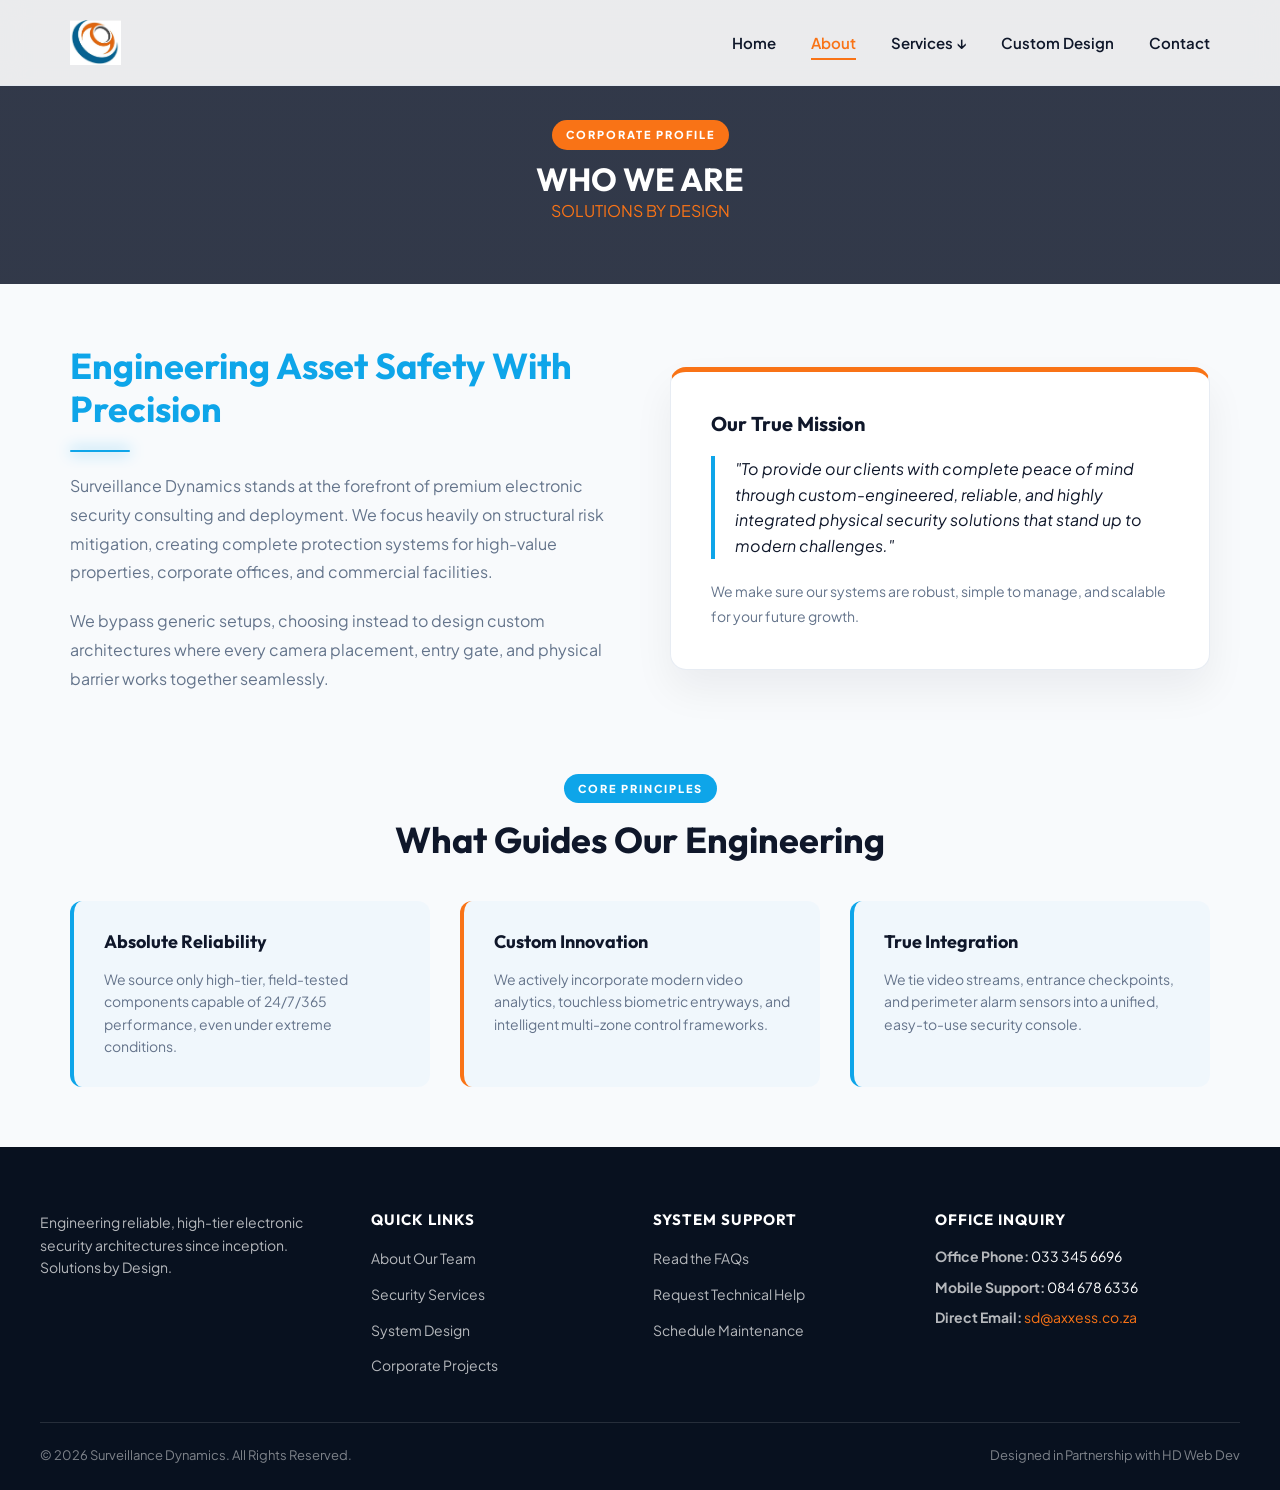
==== about.html @ 1cd87d39 "Add files via upload" ====
<!DOCTYPE html>
<html lang="en">
<head>
    <meta charset="UTF-8">
    <meta name="viewport" content="width=device-width, initial-scale=1.0">
    <title>About Us | Surveillance Dynamics</title>
    <link rel="icon" type="image/png" href="images/NEW.jpg">
    <link rel="stylesheet" href="style.css">
    <style>
        .about-hero {
            background: linear-gradient(rgba(15, 23, 42, 0.85), rgba(15, 23, 42, 0.85)), 
                        url('1000027227.jpg') no-repeat center center;
            background-size: cover;
            padding: 120px 20px 60px 20px;
            text-align: center;
            color: #ffffff;
        }
        .inner-container {
            max-width: 1200px;
            margin: 0 auto;
            padding: 60px 30px;
        }
        .split-layout {
            display: grid;
            grid-template-columns: 1fr 1fr;
            gap: 60px;
            align-items: center;
            margin-bottom: 60px;
        }
        .values-grid {
            display: grid;
            grid-template-columns: repeat(auto-fit, minmax(250px, 1fr));
            gap: 30px;
            margin-top: 40px;
        }
        @media (max-width: 768px) {
            .split-layout { grid-template-columns: 1fr; gap: 30px; }
        }
    </style>
</head>
<body>

    <nav class="navbar">
        <div class="nav-container">
            <a href="index.html" class="nav-logo">
                <img src="images/NEW.jpg" alt="Surveillance Dynamics Logo">
            </a>
            <div class="nav-links">
                <a href="index.html" class="nav-item">Home</a>
                <a href="about.html" class="nav-item active">About</a>
                <div class="dropdown">
                    <a href="services.html" class="nav-item dropbtn">Services &darr;</a>
                    <div class="dropdown-content">
                        <a href="services.html">All Services</a>
                        <a href="cctv.html">CCTV Surveillance</a>
                        <a href="access-control.html">Access Control</a>
                        <a href="alarms.html">Intrusion Alarms</a>
                    </div>
                </div>
                <a href="solutions.html" class="nav-item">Custom Design</a>
                <a href="contact.html" class="nav-item">Contact</a>
            </div>
        </div>
    </nav>

    <header class="about-hero">
        <span class="status-badge">CORPORATE PROFILE</span>
        <h1 class="brand-title" style="color: #ffffff; margin-top: 10px;">WHO WE ARE</h1>
        <p class="brand-tagline" style="color: var(--brand-orange);">SOLUTIONS BY DESIGN</p>
    </header>

    <main class="inner-container">
        <div class="split-layout">
            <div class="animate-fade-in">
                <h2 class="section-heading" style="color: var(--brand-blue);">Engineering Asset Safety With Precision</h2>
                <div class="divider-glow" style="margin: 20px 0;"></div>
                <p class="section-description" style="margin-bottom: 20px;">
                    Surveillance Dynamics stands at the forefront of premium electronic security consulting and deployment. We focus heavily on structural risk mitigation, creating complete protection systems for high-value properties, corporate offices, and commercial facilities.
                </p>
                <p class="section-description">
                    We bypass generic setups, choosing instead to design custom architectures where every camera placement, entry gate, and physical barrier works together seamlessly.
                </p>
            </div>
            <div class="premium-card" style="border-top-color: var(--brand-orange); padding: 40px;">
                <h3 class="section-heading" style="font-size: 20px; margin-bottom: 20px;">Our True Mission</h3>
                <blockquote style="border-left: 4px solid var(--brand-blue); padding-left: 20px; font-style: italic; color: var(--text-charcoal); line-height: 1.6; margin-bottom: 20px;">
                    "To provide our clients with complete peace of mind through custom-engineered, reliable, and highly integrated physical security solutions that stand up to modern challenges."
                </blockquote>
                <p class="section-description" style="font-size: 14px; margin: 0;">
                    We make sure our systems are robust, simple to manage, and scalable for your future growth.
                </p>
            </div>
        </div>

        <div style="text-align: center; margin-top: 80px;">
            <span class="status-badge" style="background: var(--brand-blue);">CORE PRINCIPLES</span>
            <h2 class="section-heading" style="margin-top: 15px;">What Guides Our Engineering</h2>
        </div>

        <div class="values-grid">
            <div class="feature-box">
                <h3>Absolute Reliability</h3>
                <p>We source only high-tier, field-tested components capable of 24/7/365 performance, even under extreme conditions.</p>
            </div>
            <div class="feature-box" style="border-left-color: var(--brand-orange);">
                <h3>Custom Innovation</h3>
                <p>We actively incorporate modern video analytics, touchless biometric entryways, and intelligent multi-zone control frameworks.</p>
            </div>
            <div class="feature-box">
                <h3>True Integration</h3>
                <p>We tie video streams, entrance checkpoints, and perimeter alarm sensors into a unified, easy-to-use security console.</p>
            </div>
        </div>
    </main>

    <footer class="main-footer">
        <div class="footer-container">
            <div class="footer-column" style="max-width: 320px;">
                <p class="footer-text">Engineering reliable, high-tier electronic security architectures since inception. Solutions by Design.</p>
            </div>
            <div class="footer-column">
                <h4 class="footer-heading">Quick Links</h4>
                <ul class="footer-links">
                    <li><a href="about.html">About Our Team</a></li>
                    <li><a href="services.html">Security Services</a></li>
                    <li><a href="solutions.html">System Design</a></li>
                    <li><a href="projects.html">Corporate Projects</a></li>
                </ul>
            </div>
            <div class="footer-column">
                <h4 class="footer-heading">System Support</h4>
                <ul class="footer-links">
                    <li><a href="faq.html">Read the FAQs</a></li>
                    <li><a href="contact.html">Request Technical Help</a></li>
                    <li><a href="contact.html">Schedule Maintenance</a></li>
                </ul>
            </div>
            <div class="footer-column">
                <h4 class="footer-heading">Office Inquiry</h4>
                <p class="footer-text" style="margin-bottom: 8px;"><strong>Office Phone:</strong> <a href="tel:0333456696" style="color: #ffffff; text-decoration: none;">033 345 6696</a></p>
                <p class="footer-text" style="margin-bottom: 8px;"><strong>Mobile Support:</strong> <a href="tel:0846786336" style="color: #ffffff; text-decoration: none;">084 678 6336</a></p>
                <p class="footer-text"><strong>Direct Email:</strong> <a href="mailto:sd@axxess.co.za" style="color: var(--brand-orange); text-decoration: none;">sd@axxess.co.za</a></p>
            </div>
        </div>
        <div class="footer-bottom">
            <span>&copy; 2026 Surveillance Dynamics. All Rights Reserved.</span>
            <span>Designed in Partnership with HD Web Dev</span>
        </div>
    </footer>

    <script src="main.js"></script>
</body>
</html>
---- style.css ----
/* ==========================================================================
   SURVEILLANCE DYNAMICS - PREMIUM GLOBAL STYLES
   Engineered by HD Web Dev
   ========================================================================== */

/* --- IMPORT PREMIUM FONTS --- */
@import url('https://fonts.googleapis.com/css2?family=Outfit:wght@300;400;600;700;800&family=Plus+Jakarta+Sans:wght@400;500;600;700&display=swap');

/* --- CSS VARIABLES & THEMING --- */
:root {
    /* Core Brand Colors */
    --brand-blue: #0ea5e9;
    --brand-blue-dark: #0284c7;
    --brand-orange: #f97316;
    --brand-orange-dark: #ea580c;
    --ink-deep: #08111f;
    --surface-soft: #eef5f8;
    --success-green: #10b981;
    
    /* Light Theme (Default) */
    --bg-main: #f8fafc;
    --bg-card: #ffffff;
    --bg-nav: rgba(255, 255, 255, 0.9);
    --text-main: #0f172a;
    --text-muted: #64748b;
    --border-color: rgba(226, 232, 240, 0.8);
    
    /* Premium Shadows & Effects */
    --card-shadow: 0 20px 40px rgba(15, 23, 42, 0.06);
    --hover-shadow: 0 30px 60px rgba(14, 165, 233, 0.15);
    --image-shadow: 0 28px 70px rgba(8, 17, 31, 0.28);
    --glass-blur: blur(12px);
    
    /* Animation Timings */
    --transition-smooth: all 0.4s cubic-bezier(0.16, 1, 0.3, 1);
}

/* --- SEAMLESS DARK MODE INTEGRATION --- */
@media (prefers-color-scheme: dark) {
    :root {
        --bg-main: #090e17;
        --bg-card: #111827;
        --bg-nav: rgba(9, 14, 23, 0.85);
        --text-main: #f8fafc;
        --text-muted: #94a3b8;
        --border-color: rgba(51, 65, 85, 0.5);
        --card-shadow: 0 20px 40px rgba(0, 0, 0, 0.4);
        --hover-shadow: 0 30px 60px rgba(14, 165, 233, 0.2);
    }
}

/* --- RESET & BASE STYLES --- */
* {
    margin: 0;
    padding: 0;
    box-sizing: border-box;
}

html {
    scroll-behavior: smooth;
}

body {
    font-family: 'Plus Jakarta Sans', sans-serif;
    background-color: var(--bg-main);
    color: var(--text-main);
    line-height: 1.6;
    overflow-x: hidden;
    transition: background-color 0.5s ease, color 0.5s ease;
}

img {
    max-width: 100%;
    display: block;
}

h1, h2, h3, h4, h5, h6 {
    font-family: 'Outfit', sans-serif;
    font-weight: 700;
    line-height: 1.2;
}

/* --- PREMIUM FIXED NAVIGATION --- */
.navbar {
    position: fixed;
    top: 0;
    width: 100%;
    background: var(--bg-nav);
    backdrop-filter: var(--glass-blur);
    -webkit-backdrop-filter: var(--glass-blur);
    border-bottom: 1px solid var(--border-color);
    z-index: 1000;
    transition: padding 0.4s ease, background 0.4s ease;
    padding: 20px 0;
}

.navbar.scrolled {
    padding: 10px 0;
    box-shadow: 0 10px 30px rgba(0, 0, 0, 0.1);
}

.nav-container {
    max-width: 1200px;
    margin: 0 auto;
    padding: 0 30px;
    display: flex;
    justify-content: space-between;
    align-items: center;
}

.nav-logo img {
    height: 45px;
    transition: transform 0.3s ease;
}

.nav-logo:hover img {
    transform: scale(1.05);
}

.nav-links {
    display: flex;
    gap: 35px;
    align-items: center;
}

.nav-item {
    text-decoration: none;
    color: var(--text-main);
    font-weight: 600;
    font-size: 15px;
    position: relative;
    transition: color 0.3s ease;
}

/* Animated Underline Effect */
.nav-item::after {
    content: '';
    position: absolute;
    width: 0;
    height: 2px;
    bottom: -5px;
    left: 0;
    background-color: var(--brand-orange);
    transition: width 0.3s ease;
}

.nav-item:hover::after, .nav-item.active::after {
    width: 100%;
}

.nav-item:hover, .nav-item.active {
    color: var(--brand-orange);
}

/* --- DROPDOWN MENUS --- */
.dropdown {
    position: relative;
    display: inline-block;
}

.dropdown-content {
    visibility: hidden;
    opacity: 0;
    position: absolute;
    top: 150%;
    left: 50%;
    transform: translateX(-50%) translateY(10px);
    background-color: var(--bg-card);
    min-width: 220px;
    box-shadow: var(--card-shadow);
    border: 1px solid var(--border-color);
    border-radius: 12px;
    padding: 15px 0;
    z-index: 1;
    transition: all 0.3s cubic-bezier(0.16, 1, 0.3, 1);
}

.dropdown:hover .dropdown-content {
    visibility: visible;
    opacity: 1;
    transform: translateX(-50%) translateY(0);
}

.dropdown-content a {
    color: var(--text-main);
    padding: 12px 25px;
    text-decoration: none;
    display: block;
    font-weight: 500;
    font-size: 14px;
    transition: background 0.2s, color 0.2s;
}

.dropdown-content a:hover {
    background-color: rgba(14, 165, 233, 0.05);
    color: var(--brand-blue);
    padding-left: 30px; /* Slight indent on hover */
}

/* --- BUTTONS --- */
.btn {
    display: inline-block;
    padding: 14px 32px;
    border-radius: 50px;
    text-decoration: none;
    font-weight: 700;
    font-size: 15px;
    letter-spacing: 0.5px;
    transition: var(--transition-smooth);
    cursor: pointer;
    border: none;
    position: relative;
    overflow: hidden;
}

.btn-secondary {
    background: rgba(255, 255, 255, 0.12);
    color: #ffffff;
    border: 1px solid rgba(255, 255, 255, 0.38);
    backdrop-filter: blur(10px);
}

.btn-secondary:hover {
    background: #ffffff;
    color: var(--ink-deep);
    transform: translateY(-3px);
}

.btn-primary {
    background: var(--brand-blue);
    color: #ffffff;
    box-shadow: 0 10px 20px rgba(14, 165, 233, 0.3);
}

.btn-primary:hover {
    background: var(--brand-blue-dark);
    transform: translateY(-3px);
    box-shadow: 0 15px 25px rgba(14, 165, 233, 0.4);
}

/* Button Shine Effect */
.btn::before {
    content: '';
    position: absolute;
    top: 0;
    left: -100%;
    width: 50%;
    height: 100%;
    background: linear-gradient(to right, rgba(255,255,255,0) 0%, rgba(255,255,255,0.3) 50%, rgba(255,255,255,0) 100%);
    transform: skewX(-25deg);
    transition: all 0.75s ease;
}

.btn:hover::before {
    left: 150%;
}

/* --- PREMIUM CARDS & LAYOUTS --- */
.premium-card {
    background: var(--bg-card);
    border-radius: 16px;
    box-shadow: var(--card-shadow);
    border: 1px solid var(--border-color);
    border-top: 5px solid var(--brand-blue);
    padding: 50px;
    margin: 0 auto;
    position: relative;
    overflow: hidden;
    transition: var(--transition-smooth);
}

.premium-card:hover {
    transform: translateY(-5px);
    box-shadow: var(--hover-shadow);
}

.status-badge {
    display: inline-block;
    background: var(--brand-orange);
    color: #ffffff;
    font-size: 11px;
    font-weight: 800;
    padding: 6px 14px;
    border-radius: 50px;
    letter-spacing: 2px;
    text-transform: uppercase;
}

/* Cinematic Glow Divider */
.divider-glow {
    height: 2px;
    width: 60px;
    background: var(--brand-blue);
    box-shadow: 0 0 15px var(--brand-blue);
    margin-bottom: 25px;
    border-radius: 2px;
}

/* --- GRID SYSTEMS --- */
.features-grid {
    display: grid;
    grid-template-columns: repeat(auto-fit, minmax(280px, 1fr));
    gap: 40px;
    margin-top: 40px;
}

.feature-box {
    padding: 30px;
    background: rgba(14, 165, 233, 0.03);
    border-radius: 12px;
    border-left: 4px solid var(--brand-blue);
    transition: var(--transition-smooth);
}

.feature-box:hover {
    background: var(--bg-card);
    box-shadow: var(--card-shadow);
    transform: translateX(5px);
}

.feature-box h3 {
    font-size: 18px;
    color: var(--text-main);
    margin-bottom: 15px;
}

.feature-box p {
    font-size: 14px;
    color: var(--text-muted);
}

/* --- UTILITIES & TYPOGRAPHY --- */
.section-heading {
    font-size: 36px;
    color: var(--text-main);
    margin-bottom: 20px;
}

.section-description {
    font-size: 16px;
    color: var(--text-muted);
    max-width: 800px;
    line-height: 1.8;
}

/* --- PREMIUM HOMEPAGE --- */
.home-hero {
    min-height: 92vh;
    padding: 170px 30px 90px;
    position: relative;
    display: grid;
    align-items: end;
    grid-template-columns: minmax(0, 1fr) minmax(280px, 360px);
    gap: 60px;
    color: #ffffff;
    background:
        linear-gradient(95deg, rgba(8, 17, 31, 0.94) 0%, rgba(8, 17, 31, 0.78) 46%, rgba(8, 17, 31, 0.4) 100%),
        url('https://images.unsplash.com/photo-1558494949-ef010cbdcc31?auto=format&fit=crop&w=2200&q=90') center/cover no-repeat;
    overflow: hidden;
}

.hero-overlay {
    position: absolute;
    inset: 0;
    background:
        linear-gradient(to top, rgba(8, 17, 31, 0.92), transparent 45%),
        radial-gradient(circle at 18% 22%, rgba(14, 165, 233, 0.22), transparent 28%);
    pointer-events: none;
}

.hero-content,
.hero-intel-panel {
    position: relative;
    z-index: 1;
}

.hero-content {
    max-width: 830px;
}

.hero-content h1 {
    margin: 22px 0;
    color: #ffffff;
    font-size: clamp(42px, 7vw, 86px);
    letter-spacing: 0;
    text-transform: uppercase;
}

.hero-content p {
    max-width: 680px;
    color: rgba(255, 255, 255, 0.82);
    font-size: 19px;
    line-height: 1.8;
}

.hero-actions {
    display: flex;
    flex-wrap: wrap;
    gap: 16px;
    margin-top: 34px;
}

.hero-intel-panel {
    align-self: end;
    padding: 28px;
    border-radius: 8px;
    border: 1px solid rgba(255, 255, 255, 0.18);
    background: rgba(8, 17, 31, 0.62);
    backdrop-filter: blur(18px);
    box-shadow: var(--image-shadow);
}

.hero-intel-panel span {
    color: var(--brand-orange);
    display: block;
    font-size: 12px;
    font-weight: 800;
    letter-spacing: 2px;
    text-transform: uppercase;
    margin-bottom: 10px;
}

.hero-intel-panel strong {
    color: #ffffff;
    display: block;
    font-size: 24px;
    margin-bottom: 12px;
}

.hero-intel-panel p {
    color: rgba(255, 255, 255, 0.72);
    font-size: 14px;
}

.trust-strip {
    max-width: 1180px;
    margin: -42px auto 0;
    padding: 24px;
    position: relative;
    z-index: 5;
    display: grid;
    grid-template-columns: repeat(4, 1fr);
    gap: 16px;
    background: var(--bg-card);
    border: 1px solid var(--border-color);
    border-radius: 8px;
    box-shadow: var(--card-shadow);
}

.trust-strip div {
    padding: 16px 18px;
    border-left: 3px solid var(--brand-blue);
}

.trust-strip strong {
    display: block;
    color: var(--text-main);
    font-size: 30px;
    line-height: 1;
}

.trust-strip span {
    display: block;
    color: var(--text-muted);
    font-size: 13px;
    margin-top: 8px;
}

.premium-section {
    max-width: 1200px;
    margin: 0 auto;
    padding: 96px 30px;
}

.split-showcase {
    display: grid;
    grid-template-columns: minmax(0, 0.95fr) minmax(340px, 1.05fr);
    gap: 64px;
    align-items: center;
}

.feature-list {
    margin-top: 34px;
    display: grid;
    gap: 18px;
}

.feature-list div {
    padding: 22px;
    border: 1px solid var(--border-color);
    border-radius: 8px;
    background: rgba(255, 255, 255, 0.55);
}

.feature-list strong {
    display: block;
    margin-bottom: 6px;
    color: var(--text-main);
}

.feature-list span {
    color: var(--text-muted);
    font-size: 14px;
}

.image-stack {
    position: relative;
}

.image-stack img {
    width: 100%;
    aspect-ratio: 4 / 5;
    object-fit: cover;
    border-radius: 8px;
    box-shadow: var(--image-shadow);
}

.floating-stat {
    position: absolute;
    left: -28px;
    bottom: 34px;
    width: min(280px, 78%);
    padding: 22px;
    border-radius: 8px;
    background: #ffffff;
    border: 1px solid var(--border-color);
    box-shadow: var(--card-shadow);
}

.floating-stat strong {
    display: block;
    color: var(--brand-orange);
    font-size: 24px;
}

.floating-stat span {
    color: var(--text-muted);
    font-size: 13px;
}

.services-preview {
    max-width: none;
    background: var(--surface-soft);
}

.section-kicker {
    max-width: 1200px;
    margin: 0 auto 38px;
}

.image-card-grid {
    max-width: 1200px;
    margin: 0 auto;
    display: grid;
    grid-template-columns: repeat(3, 1fr);
    gap: 26px;
}

.image-card {
    background: var(--bg-card);
    border: 1px solid var(--border-color);
    border-radius: 8px;
    overflow: hidden;
    box-shadow: var(--card-shadow);
    transition: var(--transition-smooth);
}

.image-card:hover {
    transform: translateY(-7px);
    box-shadow: var(--hover-shadow);
}

.image-card img {
    width: 100%;
    height: 245px;
    object-fit: cover;
}

.image-card div {
    padding: 28px;
}

.image-card h3 {
    font-size: 22px;
    margin-bottom: 12px;
}

.image-card p {
    color: var(--text-muted);
    font-size: 14px;
    margin-bottom: 20px;
}

.image-card a {
    color: var(--brand-blue-dark);
    font-weight: 800;
    text-decoration: none;
}

.cta-band {
    margin: 96px auto;
    padding: 48px;
    border-radius: 8px;
    display: flex;
    justify-content: space-between;
    gap: 30px;
    align-items: center;
    color: #ffffff;
    background:
        linear-gradient(110deg, rgba(8, 17, 31, 0.96), rgba(8, 17, 31, 0.76)),
        url('https://images.unsplash.com/photo-1518770660439-4636190af475?auto=format&fit=crop&w=1600&q=85') center/cover no-repeat;
    box-shadow: var(--image-shadow);
}

.cta-band h2 {
    color: #ffffff;
    font-size: clamp(30px, 4vw, 48px);
    margin: 16px 0 10px;
}

.cta-band p {
    color: rgba(255, 255, 255, 0.76);
}

/* --- FOOTER --- */
.main-footer {
    background: var(--ink-deep);
    color: #ffffff;
    padding: 64px 30px 24px;
}

.footer-container {
    max-width: 1200px;
    margin: 0 auto;
    display: grid;
    grid-template-columns: 1.2fr 1fr 1fr 1.25fr;
    gap: 38px;
}

.footer-logo {
    width: 92px;
    margin-bottom: 18px;
}

.footer-heading {
    color: #ffffff;
    font-size: 15px;
    letter-spacing: 1px;
    text-transform: uppercase;
    margin-bottom: 16px;
}

.footer-text,
.footer-links a {
    color: rgba(255, 255, 255, 0.7);
    font-size: 14px;
}

.footer-text a,
.footer-links a:hover {
    color: var(--brand-orange);
    text-decoration: none;
}

.footer-links {
    list-style: none;
    display: grid;
    gap: 10px;
}

.footer-links a {
    text-decoration: none;
    transition: color 0.25s ease;
}

.footer-bottom {
    max-width: 1200px;
    margin: 44px auto 0;
    padding-top: 22px;
    border-top: 1px solid rgba(255, 255, 255, 0.12);
    display: flex;
    justify-content: space-between;
    gap: 18px;
    color: rgba(255, 255, 255, 0.48);
    font-size: 13px;
}

/* --- KEYFRAME ANIMATIONS --- */
@keyframes fadeInDown {
    0% { opacity: 0; transform: translateY(-30px); }
    100% { opacity: 1; transform: translateY(0); }
}

@keyframes fadeInUp {
    0% { opacity: 0; transform: translateY(30px); }
    100% { opacity: 1; transform: translateY(0); }
}

.animate-fade-in {
    animation: fadeInUp 1s cubic-bezier(0.16, 1, 0.3, 1) forwards;
}

/* --- SCROLL REVEAL CLASSES (Used by JS) --- */
.reveal {
    opacity: 0;
    transform: translateY(40px);
    transition: all 0.8s cubic-bezier(0.16, 1, 0.3, 1);
}

.reveal.active {
    opacity: 1;
    transform: translateY(0);
}

@media (prefers-color-scheme: dark) {
    .feature-list div,
    .floating-stat {
        background: var(--bg-card);
    }

    .services-preview {
        background: #0d1420;
    }
}

@media (max-width: 980px) {
    .navbar {
        position: sticky;
        padding: 14px 0;
    }

    .nav-container {
        align-items: flex-start;
        gap: 18px;
        flex-direction: column;
    }

    .nav-links {
        width: 100%;
        overflow-x: auto;
        gap: 22px;
        padding-bottom: 8px;
    }

    .dropdown-content {
        left: 0;
        transform: translateY(10px);
    }

    .dropdown:hover .dropdown-content {
        transform: translateY(0);
    }

    .home-hero,
    .split-showcase {
        grid-template-columns: 1fr;
    }

    .home-hero {
        min-height: auto;
        padding-top: 120px;
    }

    .trust-strip,
    .image-card-grid,
    .footer-container {
        grid-template-columns: repeat(2, 1fr);
    }

    .cta-band {
        align-items: flex-start;
        flex-direction: column;
    }
}

@media (max-width: 640px) {
    .nav-container,
    .premium-section,
    .home-hero,
    .main-footer {
        padding-left: 20px;
        padding-right: 20px;
    }

    .nav-logo img {
        height: 40px;
    }

    .nav-links {
        gap: 18px;
    }

    .nav-item {
        white-space: nowrap;
        font-size: 13px;
    }

    .hero-content h1 {
        font-size: 40px;
    }

    .hero-content p {
        font-size: 16px;
    }

    .btn {
        width: 100%;
        text-align: center;
    }

    .trust-strip,
    .image-card-grid,
    .footer-container {
        grid-template-columns: 1fr;
    }

    .floating-stat {
        position: static;
        width: 100%;
        margin-top: -8px;
    }

    .premium-card {
        padding: 30px;
    }

    .section-heading {
        font-size: 30px;
    }

    .cta-band {
        margin: 54px 20px;
        padding: 34px 24px;
    }

    .footer-bottom {
        flex-direction: column;
    }
}
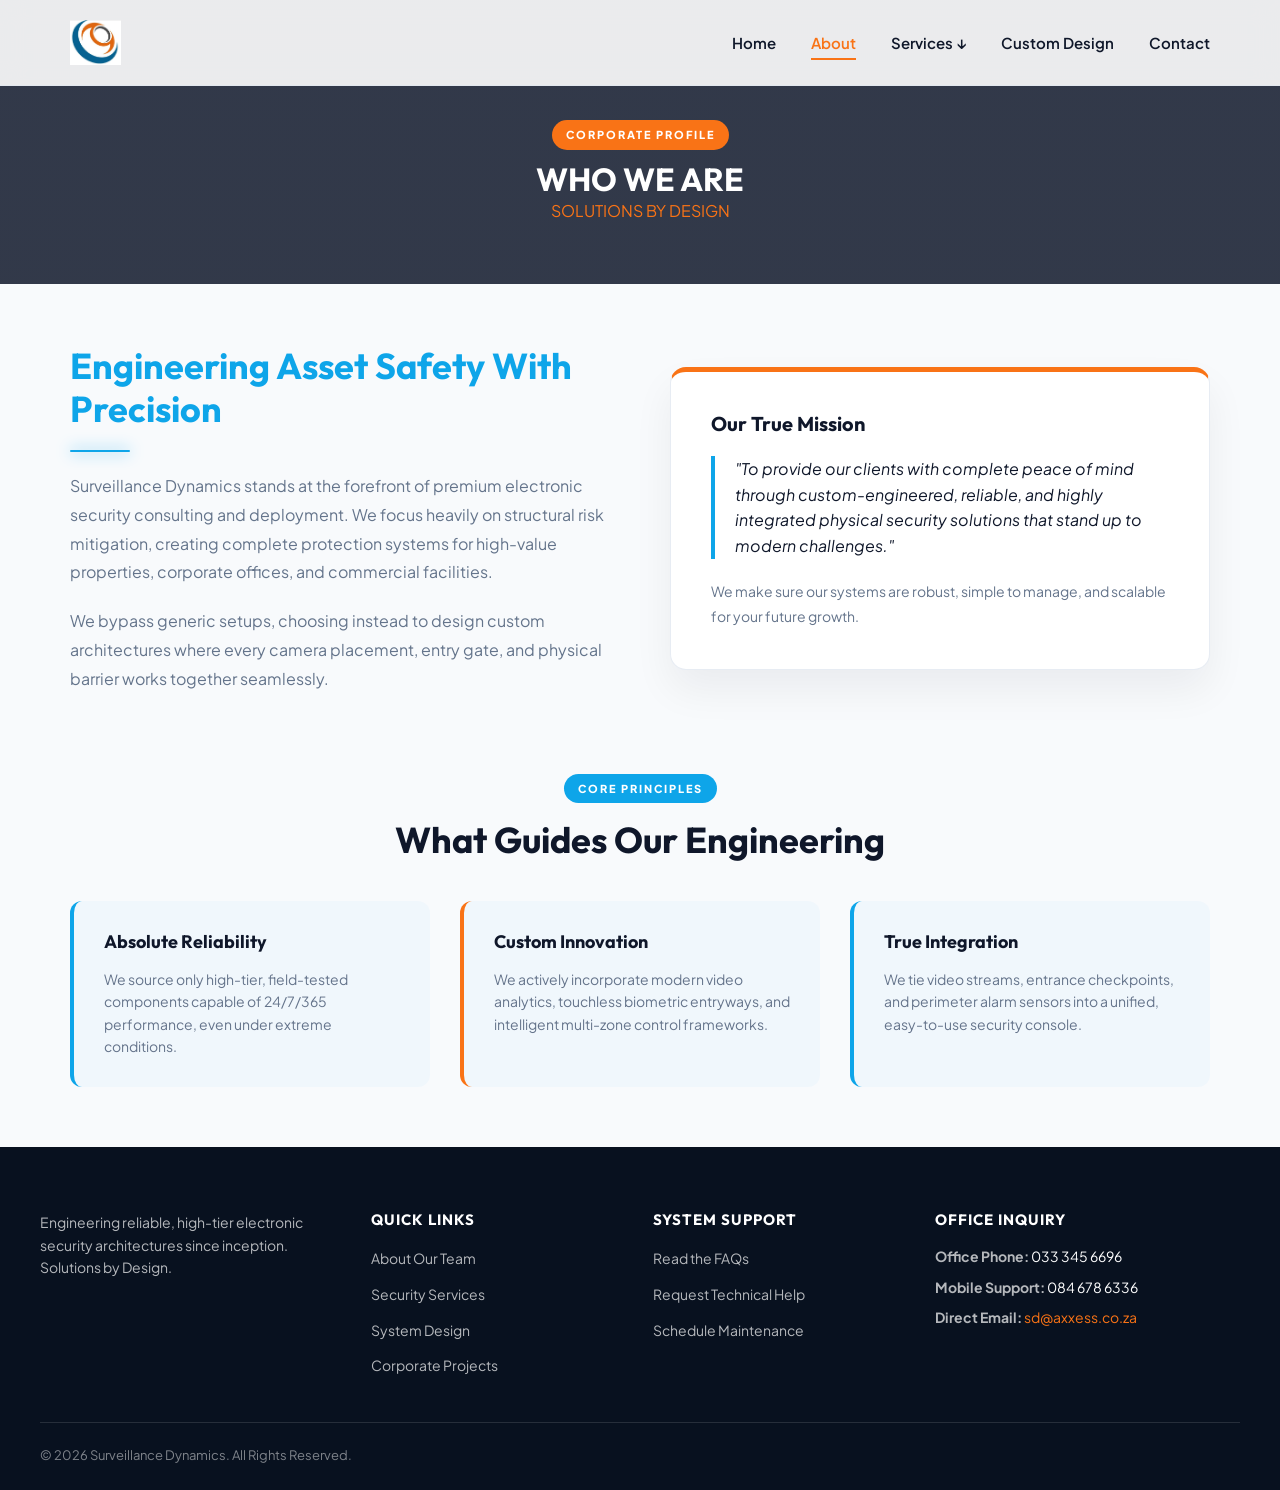
==== commit 452b5e68: "push" ====
--- a/about.html
+++ b/about.html
@@ -144,7 +144,6 @@
         </div>
         <div class="footer-bottom">
             <span>&copy; 2026 Surveillance Dynamics. All Rights Reserved.</span>
-            <span>Designed in Partnership with HD Web Dev</span>
         </div>
     </footer>
 
